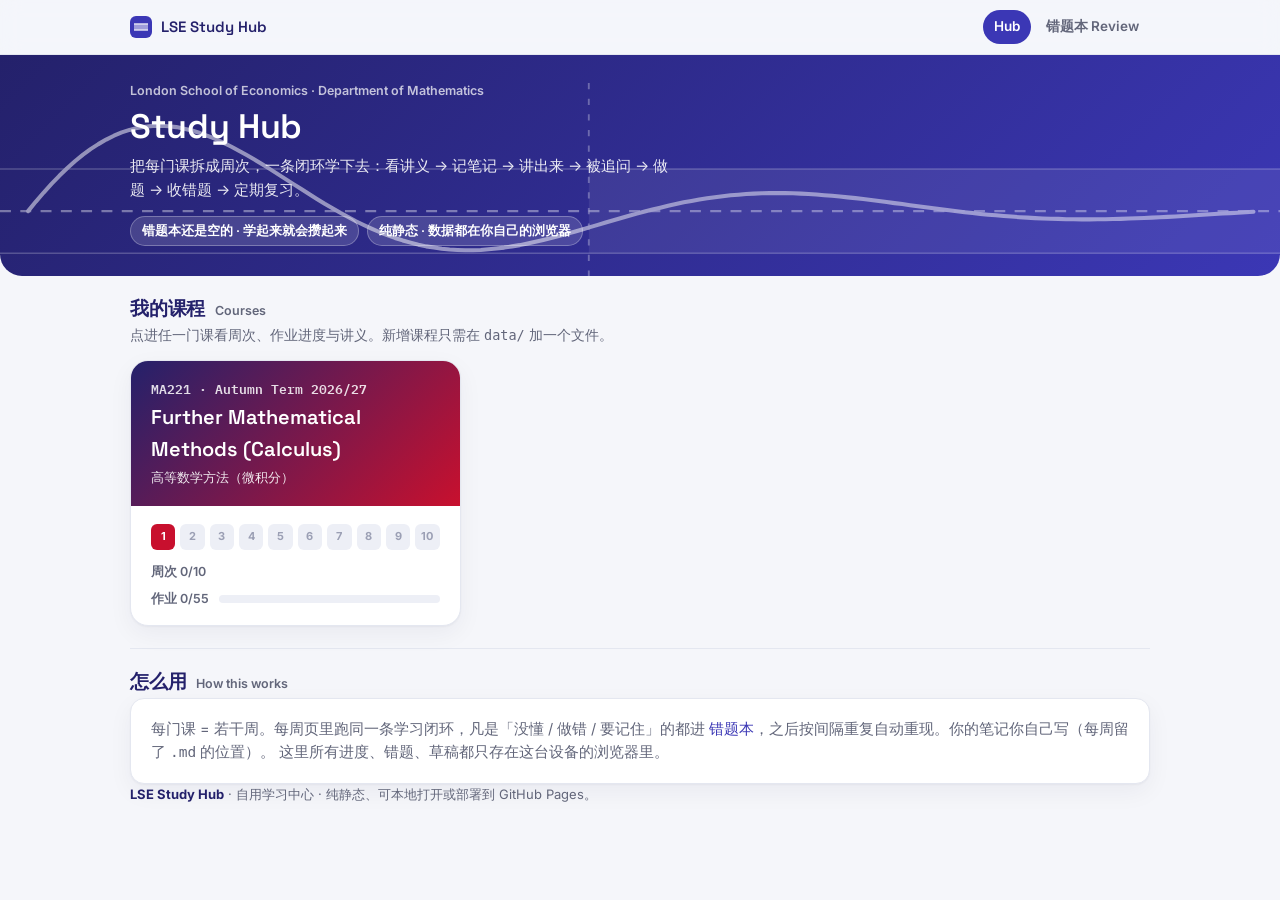
==== index.html @ c6ffd725 "Add files via upload" ====
<!DOCTYPE html>
<html lang="zh-CN">
<head>
<meta charset="UTF-8">
<meta name="viewport" content="width=device-width, initial-scale=1, viewport-fit=cover">
<title>LSE Study Hub · 学习中心</title>
<meta name="theme-color" content="#3B37B5">
<link rel="manifest" href="manifest.json">
<link rel="icon" href="data:image/svg+xml,<svg xmlns='http://www.w3.org/2000/svg' viewBox='0 0 100 100'><text y='.9em' font-size='90'>📐</text></svg>">
<link rel="preconnect" href="https://fonts.googleapis.com"><link rel="preconnect" href="https://fonts.gstatic.com" crossorigin>
<link href="https://fonts.googleapis.com/css2?family=Inter:wght@400;500;600;700&family=Space+Grotesk:wght@500;600;700&family=IBM+Plex+Mono:wght@500;600&display=swap" rel="stylesheet">
<link rel="stylesheet" href="assets/hub.css">
</head>
<body>
<div id="top"></div>
<header class="hero">
  <div id="band"></div>
  <div class="wrap in">
    <p class="kicker">London School of Economics · Department of Mathematics</p>
    <h1>Study Hub</h1>
    <p class="sub">把每门课拆成周次，一条闭环学下去：看讲义 → 记笔记 → 讲出来 → 被追问 → 做题 → 收错题 → 定期复习。</p>
    <div class="meta">
      <span class="pill" id="reviewPill">复习加载中…</span>
      <span class="pill">纯静态 · 数据都在你自己的浏览器</span>
    </div>
  </div>
</header>

<main class="wrap" style="margin-top:22px">
  <div class="sec-h"><h2>我的课程</h2><span class="en">Courses</span></div>
  <p class="sec-note">点进任一门课看周次、作业进度与讲义。新增课程只需在 <code>data/</code> 加一个文件。</p>
  <div class="grid c2" id="courses"></div>

  <div class="hr"></div>
  <div class="sec-h"><h2>怎么用</h2><span class="en">How this works</span></div>
  <div class="card" style="font-size:14.5px;color:var(--muted)">
    每门课 = 若干周。每周页里跑同一条学习闭环，凡是「没懂 / 做错 / 要记住」的都进
    <a href="review.html">错题本</a>，之后按间隔重复自动重现。你的笔记你自己写（每周留了 <code>.md</code> 的位置）。
    这里所有进度、错题、草稿都只存在这台设备的浏览器里。
  </div>
</main>

<footer class="wrap">
  <b>LSE Study Hub</b> · 自用学习中心 · 纯静态、可本地打开或部署到 GitHub Pages。
</footer>

<script src="assets/hub.js"></script>
<script src="data/ma221.js"></script>
<script>
  var H = window.LSEHUB;
  document.getElementById("top").outerHTML = H.topbar("index.html");
  document.getElementById("band").innerHTML = H.bandSVG({ color: "#ffffff", opacity: 0.55 });

  var due = H.cardsDue().length, total = H.cards().length;
  document.getElementById("reviewPill").innerHTML = due
    ? '今天要复习 <b>' + due + '</b> 张 · <a href="review.html">开始 →</a>'
    : (total ? '错题本 ' + total + ' 张，今天无到期 ✓' : '错题本还是空的 · 学起来就会攒起来');

  var box = document.getElementById("courses");
  Object.keys(H.courses).forEach(function (code) {
    var co = H.courses[code];
    var weeksDone = co.weeks.filter(function (w) { return H.weekDone(code, w.n); }).length;
    var ex = H.courseExStats(code);
    var spine = co.weeks.map(function (w) {
      var cls = H.weekDone(code, w.n) ? "done" : (w.status === "active" ? "active" : "");
      return '<span class="n ' + cls + '">' + w.n + "</span>";
    }).join("");
    var exPct = ex.total ? Math.round(100 * ex.done / ex.total) : 0;
    var a = document.createElement("a");
    a.className = "course-card"; a.href = "course.html?c=" + code;
    a.style.setProperty("--caccent", co.accent);
    a.innerHTML =
      '<div class="top" style="background:linear-gradient(135deg,#24216B,' + co.accent + ')">' +
        '<div class="code">' + H.esc(co.code) + ' · ' + H.esc(co.term) + '</div>' +
        '<div class="cname">' + H.esc(co.title) + '</div>' +
        '<div class="czh">' + H.esc(co.titleZh) + '</div>' +
      '</div>' +
      '<div class="body">' +
        '<div class="spine">' + spine + '</div>' +
        '<div class="progline" style="margin-bottom:7px"><span>周次 ' + weeksDone + '/' + co.weeks.length + '</span></div>' +
        '<div class="progline"><span>作业 ' + ex.done + '/' + ex.total + '</span><span class="bar ' + (exPct === 100 ? "ok" : "") + '"><i style="width:' + exPct + '%"></i></span></div>' +
      '</div>';
    box.appendChild(a);
  });
</script>
</body>
</html>
---- assets/hub.css ----
/* ============================================================
   LSE Study Hub — shared design system
   Hub spine = indigo. Each course sets its own --accent.
   Motif: the ε-band [L-ε, L+ε] a function settles into.
   ============================================================ */
:root{
  --bg:#F5F6FA; --surface:#FFFFFF; --surface-2:#FBFBFE;
  --ink:#16182B; --muted:#62667A; --faint:#9B9FB4;
  --line:#E4E7F0; --line-soft:#EDEFF6;
  --indigo:#3B37B5; --indigo-deep:#24216B; --indigo-soft:#EEEEFB;
  --accent:#3B37B5; --accent-soft:#EEEEFB;      /* overridden per course (chrome / rules) */
  --def:#2F9E44; --def-soft:#E7F6EC;            /* overridden per course (definitions / boxed results) */
  --ok:#1F8A5B; --ok-soft:#E9F6EF;
  --warn:#B0741A; --warn-soft:#FBF1DF;
  --danger:#C0453B; --danger-soft:#FBEBE9;
  --shadow:0 1px 2px rgba(24,26,55,.04), 0 8px 24px rgba(24,26,55,.05);
  --shadow-lg:0 20px 60px rgba(24,26,55,.18);
  --radius:14px; --radius-sm:10px;
  --sans:"Inter","PingFang SC","Microsoft YaHei",-apple-system,BlinkMacSystemFont,"Segoe UI",Roboto,sans-serif;
  --display:"Space Grotesk","Inter","PingFang SC","Microsoft YaHei",sans-serif;
  --mono:"IBM Plex Mono",ui-monospace,SFMono-Regular,Menlo,monospace;
}
*{box-sizing:border-box}
html{-webkit-text-size-adjust:100%}
body{margin:0;background:var(--bg);color:var(--ink);font-family:var(--sans);
  line-height:1.6;font-size:16px;-webkit-font-smoothing:antialiased;text-rendering:optimizeLegibility}
a{color:var(--accent);text-decoration:none}
a:hover{text-decoration:underline}
:focus-visible{outline:2.5px solid var(--accent);outline-offset:2px;border-radius:4px}
h1,h2,h3{font-family:var(--display);font-weight:600;letter-spacing:-.01em;line-height:1.2}
.wrap{max-width:1060px;margin:0 auto;padding:0 20px}
.mono{font-family:var(--mono)}

/* ---------- top bar ---------- */
.topbar{position:sticky;top:0;z-index:40;background:rgba(245,246,250,.82);
  backdrop-filter:saturate(140%) blur(10px);border-bottom:1px solid var(--line)}
.topbar .row{display:flex;align-items:center;gap:14px;height:54px}
.brand{display:flex;align-items:center;gap:9px;font-family:var(--display);font-weight:600;color:var(--indigo-deep);font-size:15px}
.brand .mk{width:22px;height:22px;border-radius:6px;background:var(--indigo);display:inline-block;position:relative;flex:none}
.brand .mk::after{content:"";position:absolute;left:4px;right:4px;top:50%;height:5px;transform:translateY(-50%);
  background:rgba(255,255,255,.5);border-top:1.5px solid #fff;border-bottom:1.5px solid #fff}
.topnav{margin-left:auto;display:flex;gap:4px;flex-wrap:wrap}
.topnav a{color:var(--muted);font-weight:600;font-size:13.5px;padding:6px 11px;border-radius:99px}
.topnav a:hover{background:var(--indigo-soft);color:var(--indigo-deep);text-decoration:none}
.topnav a.here{background:var(--indigo);color:#fff}

/* ---------- hero / course head ---------- */
.hero{background:linear-gradient(135deg,var(--indigo-deep),var(--indigo));color:#fff;
  border-radius:0 0 22px 22px;overflow:hidden;position:relative}
.hero .in{position:relative;z-index:2;padding:26px 20px 30px}
.kicker{font-size:12.5px;font-weight:600;color:rgba(255,255,255,.72);margin:0 0 6px}
.hero h1{margin:0 0 6px;font-size:clamp(24px,4.4vw,34px);color:#fff}
.hero .sub{margin:0;color:rgba(255,255,255,.9);font-size:15px;max-width:60ch}
.hero .meta{margin-top:14px;display:flex;gap:8px;flex-wrap:wrap;font-size:12.5px}
.hero .pill{background:rgba(255,255,255,.14);border:1px solid rgba(255,255,255,.28);
  border-radius:99px;padding:4px 11px;color:#fff;font-weight:600}
.hero .pill a{color:#fff;text-decoration:underline;text-underline-offset:2px}
/* ε-band motif drawn into hero */
.hero .band{position:absolute;inset:0;z-index:1;opacity:.9}

/* ---------- buttons ---------- */
.btn{display:inline-flex;align-items:center;gap:7px;font-weight:600;font-size:14px;
  padding:9px 15px;border-radius:11px;border:1px solid transparent;cursor:pointer;font-family:var(--sans)}
.btn:hover{text-decoration:none}
.btn-primary{background:var(--accent);color:#fff}
.btn-primary:hover{filter:brightness(1.06)}
.btn-ghost{background:var(--surface);color:var(--indigo-deep);border-color:var(--line)}
.btn-ghost:hover{border-color:var(--accent);color:var(--accent)}
.btn-sm{padding:5px 11px;font-size:13px;border-radius:9px}

/* ---------- generic card ---------- */
.card{background:var(--surface);border:1px solid var(--line);border-radius:var(--radius);
  box-shadow:var(--shadow);padding:18px 20px}
.card + .card{margin-top:14px}
.grid{display:grid;gap:14px}
.grid.c2{grid-template-columns:repeat(auto-fill,minmax(300px,1fr))}
.grid.c3{grid-template-columns:repeat(auto-fill,minmax(240px,1fr))}

/* section heading with bilingual label */
.sec-h{display:flex;align-items:baseline;gap:10px;flex-wrap:wrap;margin:0 0 4px}
.sec-h h2{font-size:19px;color:var(--indigo-deep);margin:0}
.sec-h .en{font-size:12.5px;color:var(--muted);font-weight:600}
.sec-note{color:var(--muted);font-size:13.5px;margin:2px 0 14px}

/* ---------- badges ---------- */
.badge{display:inline-flex;align-items:center;gap:5px;font-size:11.5px;font-weight:700;
  padding:3px 9px;border-radius:99px;border:1px solid transparent;white-space:nowrap}
.badge.accent{background:var(--accent-soft);color:var(--accent);border-color:color-mix(in srgb,var(--accent) 22%,#fff)}
.badge.ok{background:var(--ok-soft);color:var(--ok);border-color:#CDE9DA}
.badge.warn{background:var(--warn-soft);color:var(--warn);border-color:#EAD9B4}
.badge.muted{background:#F1F2F7;color:var(--muted);border-color:var(--line)}
.badge.live{background:var(--indigo-soft);color:var(--indigo);border-color:#D9DAF6}

/* ---------- progress bar ---------- */
.bar{height:8px;background:var(--line-soft);border-radius:99px;overflow:hidden}
.bar > i{display:block;height:100%;width:0;background:var(--def);border-radius:99px;transition:width .45s ease}
.bar.ok > i{background:var(--ok)}
.progline{display:flex;align-items:center;gap:10px;font-size:12.5px;color:var(--muted);font-weight:600}
.progline .bar{flex:1;min-width:80px}

/* ---------- checkbox tick ---------- */
.tick{width:22px;height:22px;flex:none;border:2px solid #C4C8DE;border-radius:6px;background:#fff;
  cursor:pointer;padding:0;position:relative;transition:.12s}
.tick:hover{border-color:var(--accent)}
.tick[aria-checked="true"]{background:var(--ok);border-color:var(--ok)}
.tick[aria-checked="true"]::after{content:"✓";color:#fff;font-size:14px;font-weight:800;
  position:absolute;inset:0;display:flex;align-items:center;justify-content:center}

/* ---------- course card (dashboard) ---------- */
.course-card{display:block;color:inherit;background:var(--surface);border:1px solid var(--line);
  border-radius:18px;box-shadow:var(--shadow);overflow:hidden}
.course-card:hover{text-decoration:none;border-color:color-mix(in srgb,var(--caccent,#3B37B5) 40%,var(--line))}
.course-card .top{padding:18px 20px;color:#fff;position:relative;overflow:hidden}
.course-card .code{font-family:var(--mono);font-size:12.5px;font-weight:600;opacity:.85}
.course-card .cname{font-family:var(--display);font-weight:600;font-size:20px;margin:2px 0 0}
.course-card .czh{font-size:13px;opacity:.9;margin-top:2px}
.course-card .body{padding:16px 20px}
.spine{display:flex;gap:5px;margin:2px 0 12px}
.spine .n{flex:1;height:26px;border-radius:6px;background:var(--line-soft);display:flex;align-items:center;
  justify-content:center;font-size:11px;font-weight:700;color:var(--faint)}
.spine .n.done{background:var(--ok);color:#fff}
.spine .n.active{background:var(--caccent,var(--indigo));color:#fff}

/* ---------- week timeline (course page) ---------- */
.tl{position:relative;margin-left:6px;padding-left:26px}
.tl::before{content:"";position:absolute;left:9px;top:6px;bottom:6px;width:2px;background:var(--line)}
.tl-item{position:relative;margin-bottom:12px}
.tl-dot{position:absolute;left:-26px;top:14px;width:20px;height:20px;border-radius:50%;background:#fff;
  border:2px solid var(--line);display:flex;align-items:center;justify-content:center;font-size:10px;font-weight:800;color:var(--faint)}
.tl-item.done .tl-dot{background:var(--ok);border-color:var(--ok);color:#fff}
.tl-item.active .tl-dot{background:var(--accent);border-color:var(--accent);color:#fff}
.tl-card{display:flex;align-items:center;gap:12px;background:var(--surface);border:1px solid var(--line);
  border-radius:var(--radius);box-shadow:var(--shadow);padding:12px 15px;color:inherit}
.tl-card:hover{text-decoration:none;border-color:var(--accent)}
.tl-item.locked .tl-card{opacity:.62}
.tl-card .wk{font-family:var(--mono);font-size:12px;color:var(--muted);font-weight:600;flex:none;width:38px}
.tl-card .tt b{font-weight:600;font-size:15.5px;color:var(--indigo-deep);font-family:var(--display)}
.tl-card .tt span{display:block;font-size:12.5px;color:var(--muted)}
.tl-card .rt{margin-left:auto;display:flex;gap:6px;align-items:center;flex-wrap:wrap;justify-content:flex-end}

/* ---------- the learning loop spine (week page) ---------- */
.loop{display:flex;gap:6px;flex-wrap:wrap;margin:6px 0 2px}
.loop a{display:inline-flex;align-items:center;gap:6px;font-size:12.5px;font-weight:600;color:var(--muted);
  background:var(--surface);border:1px solid var(--line);border-radius:99px;padding:5px 12px}
.loop a:hover{border-color:var(--accent);color:var(--accent);text-decoration:none}
.loop a .g{font-family:var(--display);color:var(--accent);font-weight:600}

/* block used on the week page for each loop step */
.step{scroll-margin-top:66px}
.step + .step{margin-top:16px}

/* ---------- feynman / socratic / q&a / ai cards ---------- */
.tool{border-left:3px solid var(--accent);background:var(--surface);border:1px solid var(--line);
  border-left-width:3px;border-radius:var(--radius);box-shadow:var(--shadow);padding:15px 17px}
.tool h3{margin:0 0 3px;font-size:15.5px;color:var(--indigo-deep)}
.tool .hint{font-size:12.5px;color:var(--muted);margin:0 0 10px}
textarea.field{width:100%;border:1.5px solid var(--line);border-radius:10px;padding:10px 12px;
  font:15px/1.55 var(--sans);resize:vertical;min-height:62px;background:var(--surface-2);color:var(--ink)}
textarea.field:focus{border-color:var(--accent);outline:none;background:#fff}
.qa-item{display:flex;gap:9px;align-items:flex-start;padding:9px 0;border-top:1px dashed var(--line)}
.qa-item:first-of-type{border-top:none}
.qa-item .txt{flex:1;min-width:0;white-space:pre-wrap;font-size:14px}
.qa-item .when{font-size:11px;color:var(--faint);margin-top:2px}
.qa-item .x{border:none;background:none;color:var(--danger);cursor:pointer;font-size:15px;line-height:1}
.chipbtn{border:1px solid var(--line);background:var(--surface);border-radius:8px;padding:5px 9px;
  font:600 12px var(--sans);color:var(--indigo-deep);cursor:pointer}
.chipbtn:hover{border-color:var(--accent);color:var(--accent)}
details.socratic{border:1px solid var(--line);border-radius:10px;background:var(--surface-2);margin:8px 0;overflow:hidden}
details.socratic > summary{cursor:pointer;list-style:none;padding:11px 14px;font-weight:600;font-size:14.5px;
  color:var(--indigo-deep);display:flex;gap:9px;align-items:flex-start}
details.socratic > summary::-webkit-details-marker{display:none}
details.socratic > summary::before{content:"?";flex:none;width:20px;height:20px;border-radius:50%;
  background:var(--accent);color:#fff;font-weight:800;font-size:12px;display:flex;align-items:center;justify-content:center;margin-top:1px}
details.socratic[open] > summary{border-bottom:1px solid var(--line)}
details.socratic .a{padding:12px 14px}

/* ---------- exercises ---------- */
.ex{display:flex;gap:12px;align-items:flex-start;padding:12px 0;border-top:1px solid var(--line-soft)}
.ex:first-of-type{border-top:none}
.ex .lab{flex:1;min-width:0}
.ex .lab .q{font-size:14.5px}
.ex .lab .q b{font-family:var(--mono);color:var(--accent);margin-right:6px}
.ex details{margin-top:6px}
.ex details summary{cursor:pointer;font-size:12.5px;color:var(--muted);font-weight:600;list-style:none}
.ex details summary::-webkit-details-marker{display:none}
.ex details summary::before{content:"💡 ";}
.ex details .h{font-size:13px;color:var(--ink);background:var(--warn-soft);border:1px solid #EAD9B4;
  border-radius:8px;padding:8px 11px;margin-top:6px}

/* ---------- callouts (lecture) ---------- */
.callout{border-radius:12px;padding:12px 15px;margin:14px 0;border:1px solid;font-size:14.5px}
.callout .lead{font-weight:700;display:block;margin-bottom:3px}
.callout.note{background:var(--indigo-soft);border-color:#D9DAF6;color:#2b2960}
.callout.warn{background:var(--warn-soft);border-color:#EAD9B4;color:#6b4a12}
.callout.stop{background:var(--danger-soft);border-color:#F0C9C4;color:#7a2b23}
.callout.def{background:var(--def-soft);border-color:var(--def);border-left-width:4px;border-radius:6px 12px 12px 6px;color:#194a25}
.callout.def .lead{color:var(--def)}

/* difficulty chips for worked examples */
.diff{font-size:11px;font-weight:800;border-radius:99px;padding:1px 8px}
.diff.lo{background:var(--ok-soft);color:var(--ok)}
.diff.mid{background:var(--warn-soft);color:var(--warn)}
.diff.hi{background:var(--danger-soft);color:var(--danger)}

/* ---------- key terms table ---------- */
.terms{width:100%;border-collapse:collapse;font-size:13.5px;margin:6px 0}
.terms td{border-top:1px solid var(--line-soft);padding:6px 8px;vertical-align:top}
.terms td.t{font-weight:700;color:var(--indigo-deep);white-space:nowrap}
.terms td.z{color:var(--muted);white-space:nowrap}

/* ---------- footer ---------- */
footer{color:var(--muted);font-size:13px;padding:26px 0 60px}
footer b{color:var(--indigo-deep)}

/* ---------- misc ---------- */
.hr{height:1px;background:var(--line);margin:22px 0}
.crumbs{font-size:13px;color:var(--muted);margin:16px 0 8px;display:flex;gap:7px;align-items:center;flex-wrap:wrap}
.crumbs a{color:var(--muted);font-weight:600}
.crumbs .sep{color:var(--faint)}
.savehint{font-size:11.5px;color:var(--faint)}
.saved{color:var(--ok)!important;font-weight:600}

@media (max-width:640px){
  body{font-size:15.5px}
  .hero .in{padding:22px 18px 26px}
  .card{padding:15px 16px}
}
@media (prefers-reduced-motion:reduce){
  *{transition:none!important;animation:none!important;scroll-behavior:auto!important}
}
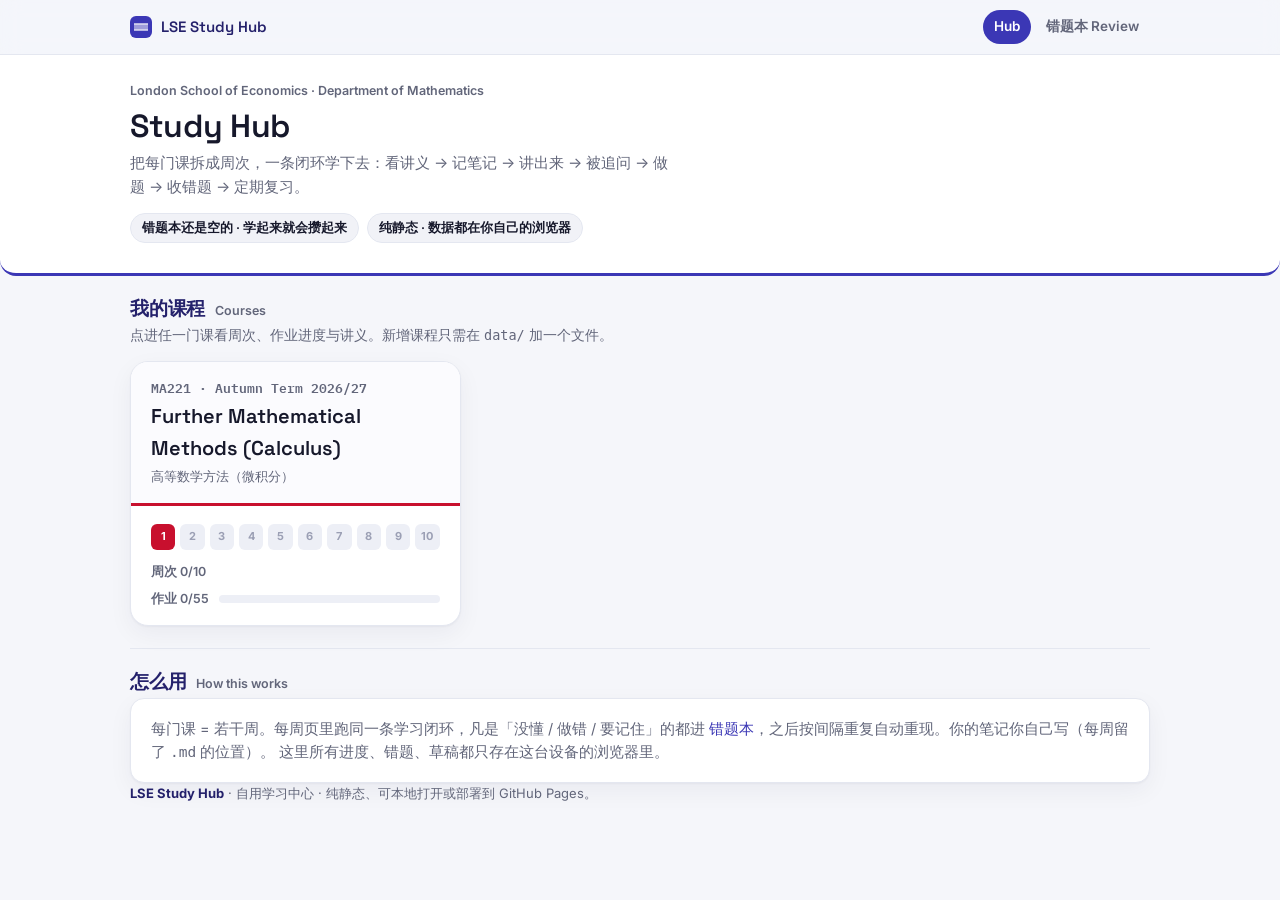
==== commit cc965778: "Add files via upload" ====
--- a/index.html
+++ b/index.html
@@ -70,7 +70,7 @@
     a.className = "course-card"; a.href = "course.html?c=" + code;
     a.style.setProperty("--caccent", co.accent);
     a.innerHTML =
-      '<div class="top" style="background:linear-gradient(135deg,#24216B,' + co.accent + ')">' +
+      '<div class="top">' +
         '<div class="code">' + H.esc(co.code) + ' · ' + H.esc(co.term) + '</div>' +
         '<div class="cname">' + H.esc(co.title) + '</div>' +
         '<div class="czh">' + H.esc(co.titleZh) + '</div>' +
--- a/assets/hub.css
+++ b/assets/hub.css
@@ -44,19 +44,19 @@
 .topnav a:hover{background:var(--indigo-soft);color:var(--indigo-deep);text-decoration:none}
 .topnav a.here{background:var(--indigo);color:#fff}
 
-/* ---------- hero / course head ---------- */
-.hero{background:linear-gradient(135deg,var(--indigo-deep),var(--indigo));color:#fff;
-  border-radius:0 0 22px 22px;overflow:hidden;position:relative}
+/* ---------- hero / course head (flat, light, red rule) ---------- */
+.hero{background:var(--surface);color:var(--ink);border-bottom:3px solid var(--accent);
+  border-radius:0 0 16px 16px;overflow:hidden;position:relative}
 .hero .in{position:relative;z-index:2;padding:26px 20px 30px}
-.kicker{font-size:12.5px;font-weight:600;color:rgba(255,255,255,.72);margin:0 0 6px}
-.hero h1{margin:0 0 6px;font-size:clamp(24px,4.4vw,34px);color:#fff}
-.hero .sub{margin:0;color:rgba(255,255,255,.9);font-size:15px;max-width:60ch}
+.kicker{font-size:12.5px;font-weight:600;color:var(--muted);margin:0 0 6px}
+.hero h1{margin:0 0 6px;font-size:clamp(24px,4.4vw,32px);color:var(--ink)}
+.hero .sub{margin:0;color:var(--muted);font-size:15px;max-width:60ch}
 .hero .meta{margin-top:14px;display:flex;gap:8px;flex-wrap:wrap;font-size:12.5px}
-.hero .pill{background:rgba(255,255,255,.14);border:1px solid rgba(255,255,255,.28);
-  border-radius:99px;padding:4px 11px;color:#fff;font-weight:600}
-.hero .pill a{color:#fff;text-decoration:underline;text-underline-offset:2px}
+.hero .pill{background:#F1F2F7;border:1px solid var(--line);
+  border-radius:99px;padding:4px 11px;color:var(--ink);font-weight:600}
+.hero .pill a{color:var(--accent);text-decoration:underline;text-underline-offset:2px}
 /* ε-band motif drawn into hero */
-.hero .band{position:absolute;inset:0;z-index:1;opacity:.9}
+.hero .band{display:none}
 
 /* ---------- buttons ---------- */
 .btn{display:inline-flex;align-items:center;gap:7px;font-weight:600;font-size:14px;
@@ -110,10 +110,10 @@
 .course-card{display:block;color:inherit;background:var(--surface);border:1px solid var(--line);
   border-radius:18px;box-shadow:var(--shadow);overflow:hidden}
 .course-card:hover{text-decoration:none;border-color:color-mix(in srgb,var(--caccent,#3B37B5) 40%,var(--line))}
-.course-card .top{padding:18px 20px;color:#fff;position:relative;overflow:hidden}
-.course-card .code{font-family:var(--mono);font-size:12.5px;font-weight:600;opacity:.85}
+.course-card .top{padding:16px 20px;color:var(--ink);background:var(--surface-2);border-bottom:3px solid var(--caccent,var(--accent))}
+.course-card .code{font-family:var(--mono);font-size:12.5px;font-weight:600;color:var(--muted)}
 .course-card .cname{font-family:var(--display);font-weight:600;font-size:20px;margin:2px 0 0}
-.course-card .czh{font-size:13px;opacity:.9;margin-top:2px}
+.course-card .czh{font-size:13px;color:var(--muted);margin-top:2px}
 .course-card .body{padding:16px 20px}
 .spine{display:flex;gap:5px;margin:2px 0 12px}
 .spine .n{flex:1;height:26px;border-radius:6px;background:var(--line-soft);display:flex;align-items:center;
@@ -228,3 +228,14 @@
 @media (prefers-reduced-motion:reduce){
   *{transition:none!important;animation:none!important;scroll-behavior:auto!important}
 }
+
+/* ---------- collapsible week sections ---------- */
+.wk-sec{background:var(--surface);border:1px solid var(--line);border-radius:14px;box-shadow:var(--shadow);margin-top:14px;overflow:hidden}
+.wk-sum{cursor:pointer;list-style:none;display:flex;align-items:center;gap:10px;padding:14px 18px}
+.wk-sum::-webkit-details-marker{display:none}
+.wk-sum .tt{font-family:var(--display);font-weight:600;font-size:18px;color:var(--indigo-deep)}
+.wk-sum .en{font-size:12px;color:var(--muted);font-weight:600}
+.wk-sum .chev{margin-left:auto;color:var(--faint);font-size:20px;line-height:1;transition:transform .2s}
+.wk-sec[open] .wk-sum .chev{transform:rotate(90deg)}
+.wk-sec[open] .wk-sum{border-bottom:1px solid var(--line)}
+.wk-in{padding:16px 18px}
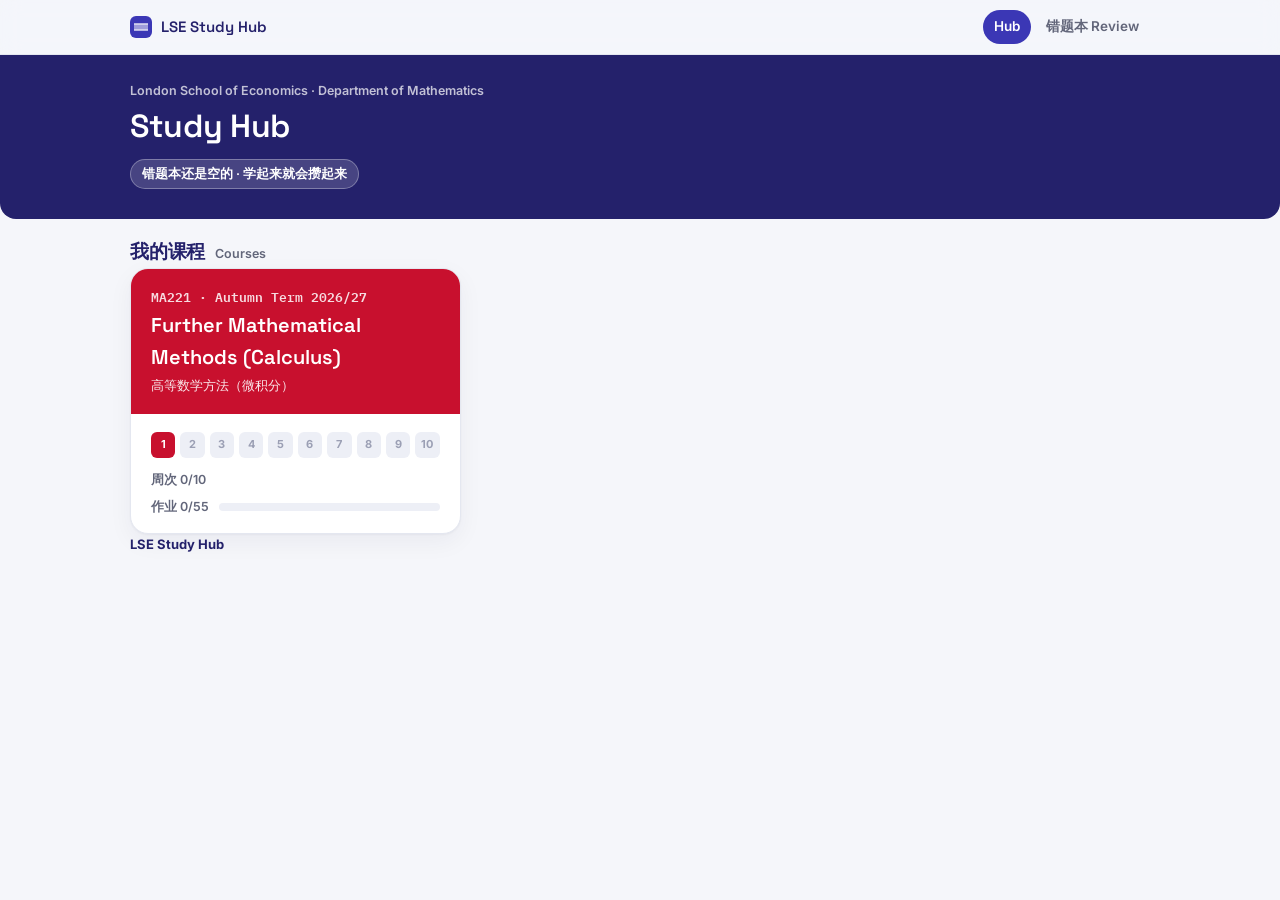
==== commit fa714179: "Add files via upload" ====
--- a/index.html
+++ b/index.html
@@ -18,31 +18,19 @@
   <div class="wrap in">
     <p class="kicker">London School of Economics · Department of Mathematics</p>
     <h1>Study Hub</h1>
-    <p class="sub">把每门课拆成周次，一条闭环学下去：看讲义 → 记笔记 → 讲出来 → 被追问 → 做题 → 收错题 → 定期复习。</p>
     <div class="meta">
       <span class="pill" id="reviewPill">复习加载中…</span>
-      <span class="pill">纯静态 · 数据都在你自己的浏览器</span>
     </div>
   </div>
 </header>
 
 <main class="wrap" style="margin-top:22px">
   <div class="sec-h"><h2>我的课程</h2><span class="en">Courses</span></div>
-  <p class="sec-note">点进任一门课看周次、作业进度与讲义。新增课程只需在 <code>data/</code> 加一个文件。</p>
   <div class="grid c2" id="courses"></div>
 
-  <div class="hr"></div>
-  <div class="sec-h"><h2>怎么用</h2><span class="en">How this works</span></div>
-  <div class="card" style="font-size:14.5px;color:var(--muted)">
-    每门课 = 若干周。每周页里跑同一条学习闭环，凡是「没懂 / 做错 / 要记住」的都进
-    <a href="review.html">错题本</a>，之后按间隔重复自动重现。你的笔记你自己写（每周留了 <code>.md</code> 的位置）。
-    这里所有进度、错题、草稿都只存在这台设备的浏览器里。
-  </div>
 </main>
 
-<footer class="wrap">
-  <b>LSE Study Hub</b> · 自用学习中心 · 纯静态、可本地打开或部署到 GitHub Pages。
-</footer>
+<footer class="wrap"><b>LSE Study Hub</b></footer>
 
 <script src="assets/hub.js"></script>
 <script src="data/ma221.js"></script>
--- a/assets/hub.css
+++ b/assets/hub.css
@@ -44,17 +44,17 @@
 .topnav a:hover{background:var(--indigo-soft);color:var(--indigo-deep);text-decoration:none}
 .topnav a.here{background:var(--indigo);color:#fff}
 
-/* ---------- hero / course head (flat, light, red rule) ---------- */
-.hero{background:var(--surface);color:var(--ink);border-bottom:3px solid var(--accent);
+/* ---------- hero / course head (solid colour) ---------- */
+.hero{background:var(--herobg,#24216B);color:#fff;
   border-radius:0 0 16px 16px;overflow:hidden;position:relative}
 .hero .in{position:relative;z-index:2;padding:26px 20px 30px}
-.kicker{font-size:12.5px;font-weight:600;color:var(--muted);margin:0 0 6px}
-.hero h1{margin:0 0 6px;font-size:clamp(24px,4.4vw,32px);color:var(--ink)}
-.hero .sub{margin:0;color:var(--muted);font-size:15px;max-width:60ch}
+.kicker{font-size:12.5px;font-weight:600;color:rgba(255,255,255,.72);margin:0 0 6px}
+.hero h1{margin:0 0 6px;font-size:clamp(24px,4.4vw,32px);color:#fff}
+.hero .sub{margin:0;color:rgba(255,255,255,.9);font-size:15px;max-width:60ch}
 .hero .meta{margin-top:14px;display:flex;gap:8px;flex-wrap:wrap;font-size:12.5px}
-.hero .pill{background:#F1F2F7;border:1px solid var(--line);
-  border-radius:99px;padding:4px 11px;color:var(--ink);font-weight:600}
-.hero .pill a{color:var(--accent);text-decoration:underline;text-underline-offset:2px}
+.hero .pill{background:rgba(255,255,255,.16);border:1px solid rgba(255,255,255,.3);
+  border-radius:99px;padding:4px 11px;color:#fff;font-weight:600}
+.hero .pill a{color:#fff;text-decoration:underline;text-underline-offset:2px}
 /* ε-band motif drawn into hero */
 .hero .band{display:none}
 
@@ -110,10 +110,10 @@
 .course-card{display:block;color:inherit;background:var(--surface);border:1px solid var(--line);
   border-radius:18px;box-shadow:var(--shadow);overflow:hidden}
 .course-card:hover{text-decoration:none;border-color:color-mix(in srgb,var(--caccent,#3B37B5) 40%,var(--line))}
-.course-card .top{padding:16px 20px;color:var(--ink);background:var(--surface-2);border-bottom:3px solid var(--caccent,var(--accent))}
-.course-card .code{font-family:var(--mono);font-size:12.5px;font-weight:600;color:var(--muted)}
+.course-card .top{padding:18px 20px;color:#fff;background:var(--caccent,#24216B)}
+.course-card .code{font-family:var(--mono);font-size:12.5px;font-weight:600;color:rgba(255,255,255,.85)}
 .course-card .cname{font-family:var(--display);font-weight:600;font-size:20px;margin:2px 0 0}
-.course-card .czh{font-size:13px;color:var(--muted);margin-top:2px}
+.course-card .czh{font-size:13px;color:rgba(255,255,255,.9);margin-top:2px}
 .course-card .body{padding:16px 20px}
 .spine{display:flex;gap:5px;margin:2px 0 12px}
 .spine .n{flex:1;height:26px;border-radius:6px;background:var(--line-soft);display:flex;align-items:center;
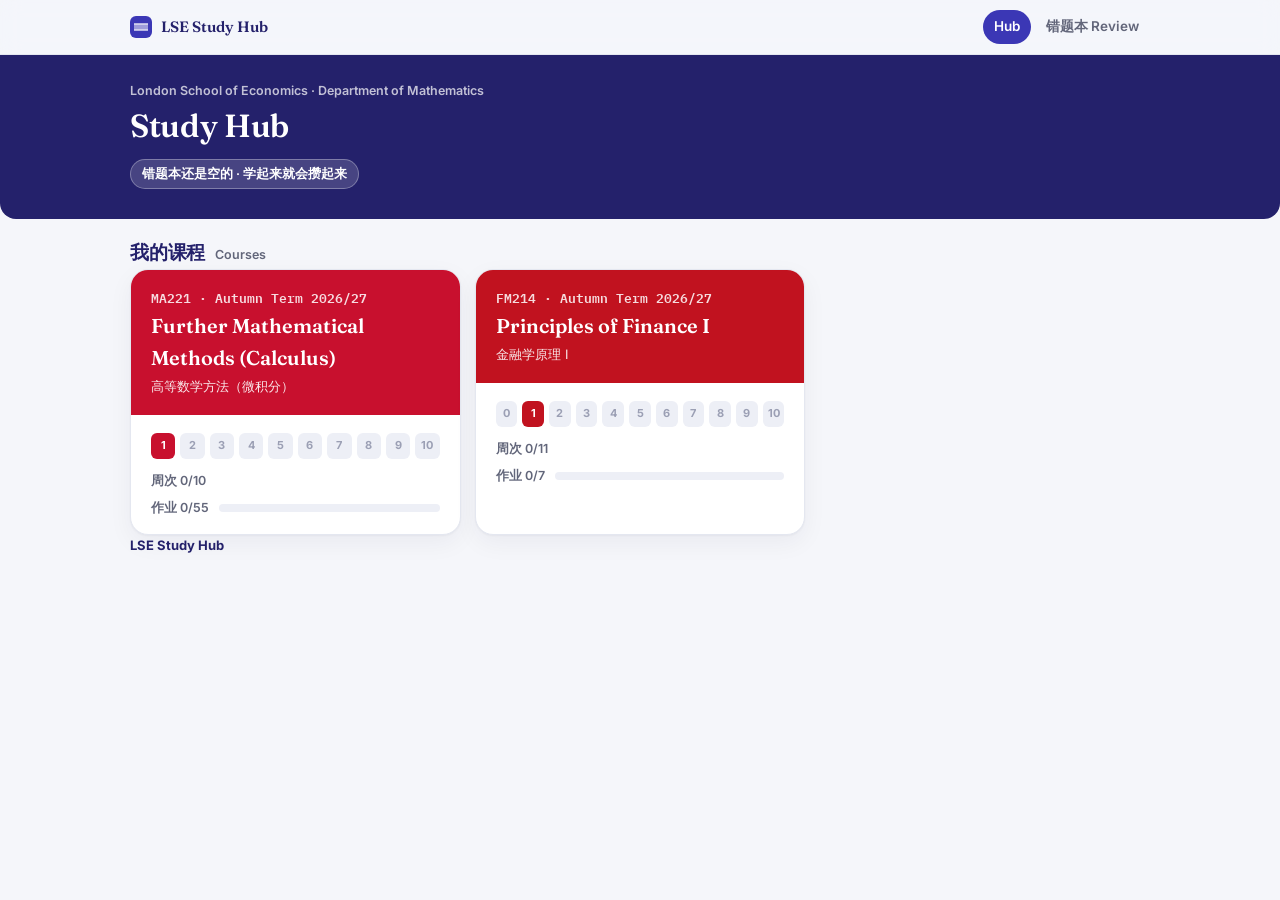
==== commit 39326658: "Add files via upload" ====
--- a/index.html
+++ b/index.html
@@ -8,7 +8,7 @@
 <link rel="manifest" href="manifest.json">
 <link rel="icon" href="data:image/svg+xml,<svg xmlns='http://www.w3.org/2000/svg' viewBox='0 0 100 100'><text y='.9em' font-size='90'>📐</text></svg>">
 <link rel="preconnect" href="https://fonts.googleapis.com"><link rel="preconnect" href="https://fonts.gstatic.com" crossorigin>
-<link href="https://fonts.googleapis.com/css2?family=Inter:wght@400;500;600;700&family=Space+Grotesk:wght@500;600;700&family=IBM+Plex+Mono:wght@500;600&display=swap" rel="stylesheet">
+<link href="https://fonts.googleapis.com/css2?family=Fraunces:ital,opsz,wght@0,9..144,400..700;1,9..144,400..700&family=Newsreader:ital,opsz,wght@0,6..72,400..500;1,6..72,400..500&family=Inter:wght@400;500;600;700&family=Space+Grotesk:wght@500;600;700&family=IBM+Plex+Mono:wght@500;600&display=swap" rel="stylesheet">
 <link rel="stylesheet" href="assets/hub.css">
 </head>
 <body>
@@ -34,6 +34,7 @@
 
 <script src="assets/hub.js"></script>
 <script src="data/ma221.js"></script>
+<script src="data/fm214.js"></script>
 <script>
   var H = window.LSEHUB;
   document.getElementById("top").outerHTML = H.topbar("index.html");
--- a/assets/hub.css
+++ b/assets/hub.css
@@ -17,7 +17,8 @@
   --shadow-lg:0 20px 60px rgba(24,26,55,.18);
   --radius:14px; --radius-sm:10px;
   --sans:"Inter","PingFang SC","Microsoft YaHei",-apple-system,BlinkMacSystemFont,"Segoe UI",Roboto,sans-serif;
-  --display:"Space Grotesk","Inter","PingFang SC","Microsoft YaHei",sans-serif;
+  --display:"Fraunces","Space Grotesk","PingFang SC","Microsoft YaHei",serif;
+  --serif:"Newsreader","Iowan Old Style","PingFang SC","Georgia",serif;
   --mono:"IBM Plex Mono",ui-monospace,SFMono-Regular,Menlo,monospace;
 }
 *{box-sizing:border-box}
@@ -239,3 +240,28 @@
 .wk-sec[open] .wk-sum .chev{transform:rotate(90deg)}
 .wk-sec[open] .wk-sum{border-bottom:1px solid var(--line)}
 .wk-in{padding:16px 18px}
+
+/* ---------- week timeline: clickable + expandable ---------- */
+.tl-card2{background:var(--surface);border:1px solid var(--line);border-radius:var(--radius);box-shadow:var(--shadow);overflow:hidden}
+.tl-item.locked .tl-card2{opacity:.62}
+.tl-item.active .tl-card2{border-color:var(--accent)}
+.tl-row{display:flex;align-items:stretch}
+.tl-main{flex:1;min-width:0;display:flex;align-items:center;gap:12px;padding:12px 8px 12px 15px;color:inherit}
+.tl-main:hover{text-decoration:none;background:var(--surface-2)}
+.tl-main .wk{font-family:var(--mono);font-size:12px;color:var(--muted);font-weight:600;flex:none;width:38px}
+.tl-main .tt{min-width:0}
+.tl-main .tt b{font-weight:600;font-size:15.5px;color:var(--indigo-deep);font-family:var(--display)}
+.tl-main .tt span{display:block;font-size:12.5px;color:var(--muted);white-space:nowrap;overflow:hidden;text-overflow:ellipsis}
+.tl-main .rt{margin-left:auto;display:flex;gap:6px;align-items:center;flex-wrap:wrap;justify-content:flex-end;padding-left:8px}
+.tl-toggle{flex:none;width:46px;border:none;border-left:1px solid var(--line);background:var(--surface);color:var(--muted);font-size:20px;cursor:pointer}
+.tl-toggle:hover{background:var(--surface-2);color:var(--accent)}
+.tl-toggle .c{display:inline-block;transition:transform .2s}
+.tl-toggle[aria-expanded="true"] .c{transform:rotate(90deg)}
+.tl-panel{border-top:1px solid var(--line);padding:12px 15px;background:var(--surface-2)}
+ul.pts2{list-style:none;margin:0 0 10px;padding-left:2px}
+ul.pts2 li{position:relative;padding:3px 0 3px 18px;font-size:13.5px;color:var(--ink)}
+ul.pts2 li::before{content:"";position:absolute;left:3px;top:11px;width:5px;height:5px;border-radius:50%;background:#9DA3B8}
+.tl-links{display:flex;gap:8px;flex-wrap:wrap}
+.chip{display:inline-flex;align-items:center;gap:5px;font:600 12.5px var(--sans);padding:6px 11px;border-radius:9px;border:1px solid var(--line);background:var(--surface);color:var(--indigo-deep)}
+.chip:hover{border-color:var(--accent);color:var(--accent);text-decoration:none}
+.chip.open{border-color:var(--accent);color:var(--accent)}
